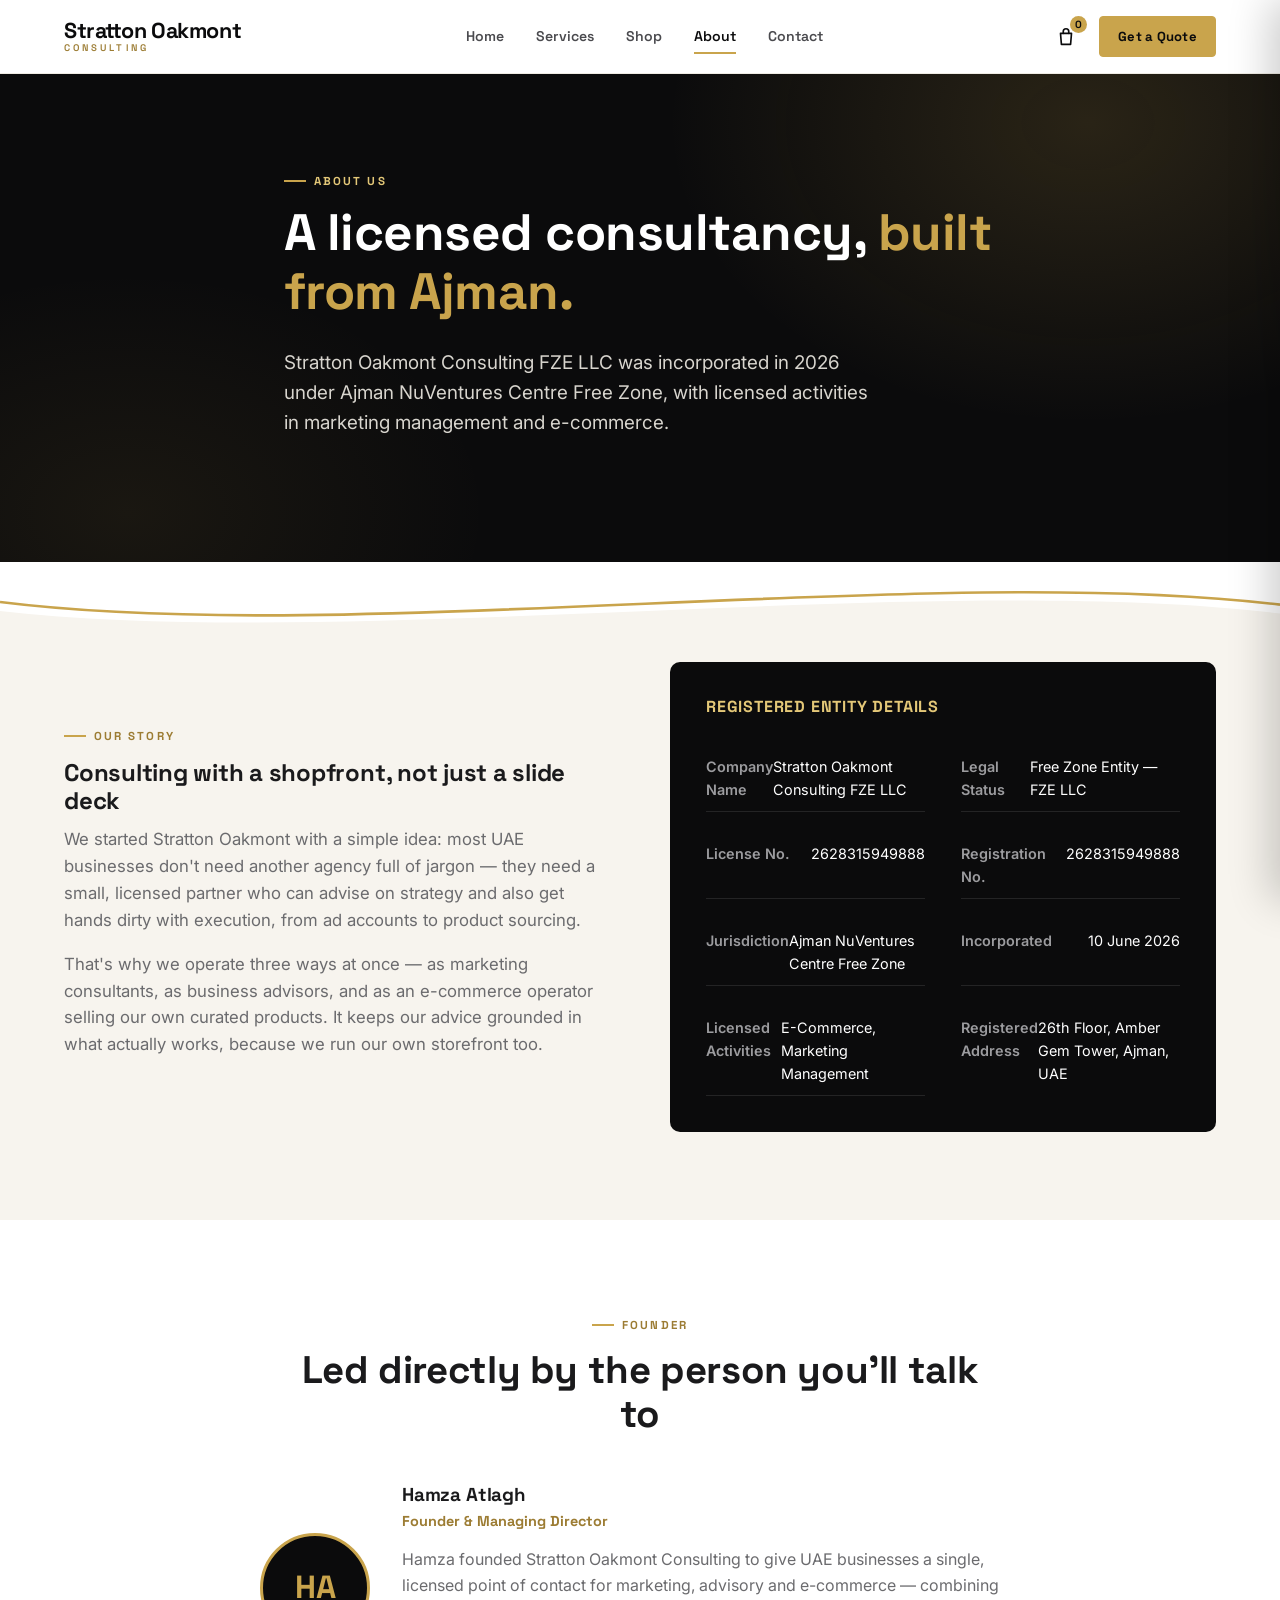
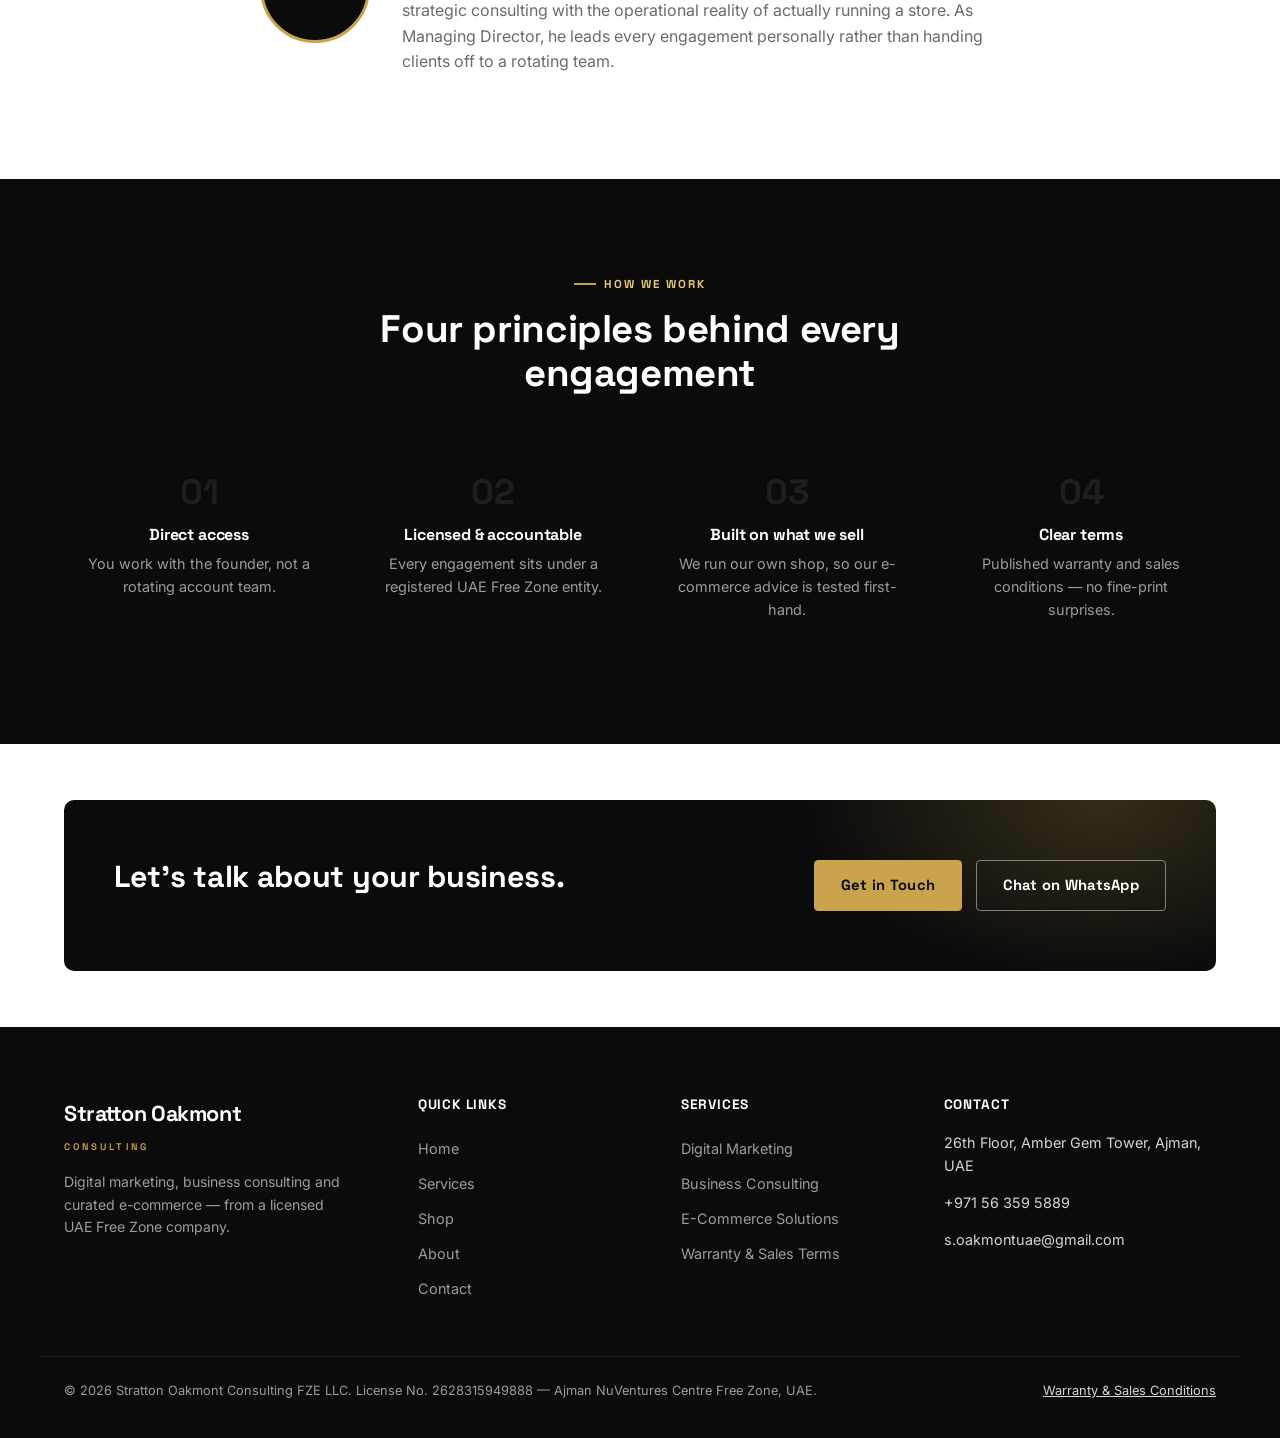
==== about.html @ ca198751 "Initial commit: Stratton Oakmont Consulting website Co-Authored-By: Claude Sonnet 5 <noreply@anthrop" ====
<!doctype html>
<html lang="en">
<head>
<meta charset="UTF-8">
<meta name="viewport" content="width=device-width, initial-scale=1.0">
<title>About Us | Stratton Oakmont Consulting</title>
<meta name="description" content="Stratton Oakmont Consulting FZE LLC — a licensed Ajman Free Zone company founded by Hamza Atlagh.">
<link rel="preconnect" href="https://fonts.googleapis.com">
<link href="https://fonts.googleapis.com/css2?family=Space+Grotesk:wght@500;600;700;800&family=Inter:wght@400;500;600;700&display=swap" rel="stylesheet">
<link rel="stylesheet" href="assets/css/style.css">
</head>
<body>

<header class="site-header">
  <div class="container header-inner">
    <a href="index.html" class="logo">
      <span class="logo-main">Stratton Oakmont</span>
      <span class="logo-sub">CONSULTING</span>
    </a>
    <nav class="main-nav" id="mainNav">
      <a href="index.html">Home</a>
      <a href="services.html">Services</a>
      <a href="shop.html">Shop</a>
      <a href="about.html">About</a>
      <a href="contact.html">Contact</a>
    </nav>
    <div class="header-actions">
      <button class="cart-btn" id="cartBtn" aria-label="Open inquiry cart">
        <svg width="22" height="22" viewBox="0 0 24 24" fill="none" stroke="currentColor" stroke-width="1.8" stroke-linecap="round" stroke-linejoin="round"><path d="M6 8h12l-1 12H7L6 8z"/><path d="M9 8V6a3 3 0 0 1 6 0v2"/></svg>
        <span class="cart-count">0</span>
      </button>
      <a href="contact.html" class="btn btn-gold btn-sm">Get a Quote</a>
      <button class="nav-toggle" id="navToggle" aria-label="Toggle menu">☰</button>
    </div>
  </div>
</header>

<section class="hero" style="padding:90px 0 90px">
  <div class="container hero-inner">
    <div class="eyebrow">About Us</div>
    <h1 style="font-size:clamp(2.1rem,4vw,3.2rem)">A licensed consultancy, <em>built from Ajman.</em></h1>
    <p class="lead">Stratton Oakmont Consulting FZE LLC was incorporated in 2026 under Ajman NuVentures Centre Free Zone, with licensed activities in marketing management and e-commerce.</p>
  </div>
</section>
<div class="wave-divider">
  <svg viewBox="0 0 1440 90" preserveAspectRatio="none" xmlns="http://www.w3.org/2000/svg">
    <path d="M0,45 C400,95 1040,0 1440,48" fill="none" stroke="#C9A44C" stroke-width="3"/>
    <path d="M0,55 C400,100 1040,10 1440,58 L1440,90 L0,90 Z" fill="#F7F4EE"/>
  </svg>
</div>

<section style="background:var(--cream);padding-top:20px">
  <div class="container two-col">
    <div>
      <div class="eyebrow">Our Story</div>
      <h2>Consulting with a shopfront, not just a slide deck</h2>
      <p style="color:var(--gray-600);font-size:1.05rem">We started Stratton Oakmont with a simple idea: most UAE businesses don't need another agency full of jargon — they need a small, licensed partner who can advise on strategy and also get hands dirty with execution, from ad accounts to product sourcing.</p>
      <p style="color:var(--gray-600);font-size:1.05rem">That's why we operate three ways at once — as marketing consultants, as business advisors, and as an e-commerce operator selling our own curated products. It keeps our advice grounded in what actually works, because we run our own storefront too.</p>
    </div>
    <div class="license-panel">
      <h3>Registered Entity Details</h3>
      <div class="license-row"><b>Company Name</b><span>Stratton Oakmont Consulting FZE LLC</span></div>
      <div class="license-row"><b>Legal Status</b><span>Free Zone Entity — FZE LLC</span></div>
      <div class="license-row"><b>License No.</b><span>2628315949888</span></div>
      <div class="license-row"><b>Registration No.</b><span>2628315949888</span></div>
      <div class="license-row"><b>Jurisdiction</b><span>Ajman NuVentures Centre Free Zone</span></div>
      <div class="license-row"><b>Incorporated</b><span>10 June 2026</span></div>
      <div class="license-row"><b>Licensed Activities</b><span>E-Commerce, Marketing Management</span></div>
      <div class="license-row" style="border-bottom:none"><b>Registered Address</b><span>26th Floor, Amber Gem Tower, Ajman, UAE</span></div>
    </div>
  </div>
</section>

<section>
  <div class="container">
    <div class="section-head center">
      <div class="eyebrow">Founder</div>
      <h2>Led directly by the person you'll talk to</h2>
    </div>
    <div class="founder-block" style="max-width:760px;margin:0 auto">
      <div class="avatar-mono">HA</div>
      <div>
        <h3 style="margin-bottom:4px">Hamza Atlagh</h3>
        <p style="color:var(--gold-dark);font-weight:700;font-family:var(--font-head);font-size:.9rem;margin-bottom:14px">Founder &amp; Managing Director</p>
        <p style="color:var(--gray-600)">Hamza founded Stratton Oakmont Consulting to give UAE businesses a single, licensed point of contact for marketing, advisory and e-commerce — combining strategic consulting with the operational reality of actually running a store. As Managing Director, he leads every engagement personally rather than handing clients off to a rotating team.</p>
      </div>
    </div>
  </div>
</section>

<section style="background:var(--black);color:var(--white)">
  <div class="container">
    <div class="section-head center">
      <div class="eyebrow" style="color:var(--gold-light)">How We Work</div>
      <h2 style="color:var(--white)">Four principles behind every engagement</h2>
    </div>
    <div class="values-grid">
      <div class="value-item">
        <span class="num" style="color:rgba(255,255,255,.08)">01</span>
        <h4 style="color:var(--white)">Direct access</h4>
        <p style="color:var(--gray-400);font-size:.9rem">You work with the founder, not a rotating account team.</p>
      </div>
      <div class="value-item">
        <span class="num" style="color:rgba(255,255,255,.08)">02</span>
        <h4 style="color:var(--white)">Licensed &amp; accountable</h4>
        <p style="color:var(--gray-400);font-size:.9rem">Every engagement sits under a registered UAE Free Zone entity.</p>
      </div>
      <div class="value-item">
        <span class="num" style="color:rgba(255,255,255,.08)">03</span>
        <h4 style="color:var(--white)">Built on what we sell</h4>
        <p style="color:var(--gray-400);font-size:.9rem">We run our own shop, so our e-commerce advice is tested first-hand.</p>
      </div>
      <div class="value-item">
        <span class="num" style="color:rgba(255,255,255,.08)">04</span>
        <h4 style="color:var(--white)">Clear terms</h4>
        <p style="color:var(--gray-400);font-size:.9rem">Published warranty and sales conditions — no fine-print surprises.</p>
      </div>
    </div>
  </div>
</section>

<section class="section-tight">
  <div class="container">
    <div class="cta-banner">
      <h2>Let's talk about your business.</h2>
      <div class="cta-actions">
        <a href="contact.html" class="btn btn-gold">Get in Touch</a>
        <a href="https://wa.me/971563595889" target="_blank" rel="noopener" class="btn btn-outline-light">Chat on WhatsApp</a>
      </div>
    </div>
  </div>
</section>

<div class="cart-overlay" id="cartOverlay"></div>
<div class="cart-drawer" id="cartDrawer">
  <div class="cart-drawer-inner">
    <div class="cart-header"><h3>Your Inquiry List</h3><button id="cartClose" aria-label="Close cart">&times;</button></div>
    <div class="cart-items" id="cartItems"></div>
    <div class="cart-footer">
      <div class="cart-total"><span>Estimated Total</span><span id="cartTotal">AED 0</span></div>
      <a href="contact.html#quote" class="btn btn-gold btn-block">Request This Quote</a>
      <button class="btn btn-outline btn-block" id="cartClear">Clear List</button>
    </div>
  </div>
</div>

<footer class="site-footer">
  <div class="container footer-grid">
    <div class="footer-brand">
      <span class="logo-main">Stratton Oakmont</span><br>
      <span class="logo-sub" style="color:var(--gold)">CONSULTING</span>
      <p>Digital marketing, business consulting and curated e-commerce — from a licensed UAE Free Zone company.</p>
    </div>
    <div class="footer-links">
      <h4>Quick Links</h4>
      <a href="index.html">Home</a>
      <a href="services.html">Services</a>
      <a href="shop.html">Shop</a>
      <a href="about.html">About</a>
      <a href="contact.html">Contact</a>
    </div>
    <div class="footer-services">
      <h4>Services</h4>
      <a href="services.html#digital-marketing">Digital Marketing</a>
      <a href="services.html#business-consulting">Business Consulting</a>
      <a href="services.html#ecommerce">E-Commerce Solutions</a>
      <a href="terms.html">Warranty &amp; Sales Terms</a>
    </div>
    <div class="footer-contact">
      <h4>Contact</h4>
      <div class="contact-line"><span>26th Floor, Amber Gem Tower, Ajman, UAE</span></div>
      <div class="contact-line"><span>+971 56 359 5889</span></div>
      <div class="contact-line"><span>s.oakmontuae@gmail.com</span></div>
    </div>
  </div>
  <div class="footer-bottom container">
    <p>© 2026 Stratton Oakmont Consulting FZE LLC. License No. 2628315949888 — Ajman NuVentures Centre Free Zone, UAE.</p>
    <a href="terms.html">Warranty &amp; Sales Conditions</a>
  </div>
</footer>

<script src="assets/js/cart.js"></script>
<script src="assets/js/main.js"></script>
</body>
</html>
---- assets/css/style.css ----
/* ============================================================
   Stratton Oakmont Consulting — Design System
   ============================================================ */

:root{
  --black: #0B0B0C;
  --black-soft: #17171A;
  --black-softer: #222226;
  --gold: #C9A44C;
  --gold-light: #E4C878;
  --gold-dark: #9C7C33;
  --cream: #F7F4EE;
  --white: #FFFFFF;
  --gray-900: #1A1A1C;
  --gray-700: #4A4A4E;
  --gray-600: #6B6B6E;
  --gray-400: #9C9C9F;
  --gray-300: #D8D5CE;
  --gray-100: #EFECE4;

  --font-head: 'Space Grotesk', 'Segoe UI', sans-serif;
  --font-body: 'Inter', 'Segoe UI', sans-serif;

  --container: 1200px;
  --radius: 4px;
  --radius-lg: 10px;
  --shadow-sm: 0 2px 10px rgba(11,11,12,0.06);
  --shadow-md: 0 10px 30px rgba(11,11,12,0.10);
  --shadow-gold: 0 8px 24px rgba(201,164,76,0.28);
}

*, *::before, *::after{ box-sizing: border-box; }
html{ scroll-behavior: smooth; }
body{
  margin:0;
  font-family: var(--font-body);
  color: var(--gray-900);
  background: var(--white);
  line-height: 1.6;
  -webkit-font-smoothing: antialiased;
}
img{ max-width:100%; display:block; }
a{ color: inherit; text-decoration:none; }
ul{ list-style:none; margin:0; padding:0; }
h1,h2,h3,h4{ font-family: var(--font-head); font-weight:700; line-height:1.15; margin:0 0 .5em; letter-spacing:-0.01em; }
p{ margin:0 0 1em; }
.container{ width:100%; max-width: var(--container); margin:0 auto; padding:0 24px; }
section{ padding: 88px 0; }
.section-tight{ padding: 56px 0; }

.eyebrow{
  display:inline-flex; align-items:center; gap:8px;
  font-family: var(--font-head); font-size:.72rem; font-weight:700;
  letter-spacing:.18em; text-transform:uppercase; color: var(--gold-dark);
  margin-bottom:14px;
}
.eyebrow::before{ content:""; width:22px; height:2px; background:var(--gold); display:inline-block; }

.section-head{ max-width:680px; margin-bottom:48px; }
.section-head.center{ margin-left:auto; margin-right:auto; text-align:center; }
.section-head h2{ font-size: clamp(1.8rem, 3vw, 2.5rem); }
.section-head p{ color: var(--gray-600); font-size:1.05rem; }

/* ---------- Buttons ---------- */
.btn{
  display:inline-flex; align-items:center; justify-content:center; gap:8px;
  font-family: var(--font-head); font-weight:700; font-size:.92rem;
  letter-spacing:.02em; padding: 13px 26px; border-radius: var(--radius);
  border: 1.5px solid transparent; cursor:pointer; transition: all .2s ease;
  white-space: nowrap;
}
.btn-gold{ background: var(--gold); color: var(--black); border-color: var(--gold); }
.btn-gold:hover{ background: var(--gold-light); border-color: var(--gold-light); transform: translateY(-1px); box-shadow: var(--shadow-gold); }
.btn-dark{ background: var(--black); color: var(--white); border-color: var(--black); }
.btn-dark:hover{ background: var(--black-soft); transform: translateY(-1px); }
.btn-outline{ background:transparent; color: var(--black); border-color: var(--black); }
.btn-outline:hover{ background: var(--black); color: var(--white); }
.btn-outline-light{ background:transparent; color: var(--white); border-color: rgba(255,255,255,.45); }
.btn-outline-light:hover{ background: var(--white); color: var(--black); border-color: var(--white); }
.btn-sm{ padding: 9px 18px; font-size:.82rem; }
.btn-block{ width:100%; }
.btn:disabled{ opacity:.55; cursor:not-allowed; transform:none !important; box-shadow:none !important; }

/* ---------- Header ---------- */
.site-header{
  position: sticky; top:0; z-index:200; background: rgba(255,255,255,.92);
  backdrop-filter: blur(10px); border-bottom:1px solid var(--gray-100);
}
.header-inner{ display:flex; align-items:center; justify-content:space-between; gap:24px; padding:16px 24px; }
.logo{ display:flex; flex-direction:column; line-height:1; }
.logo-main{ font-family: var(--font-head); font-weight:800; font-size:1.35rem; letter-spacing:-0.02em; color:var(--black); }
.logo-sub{ font-family: var(--font-head); font-weight:600; font-size:.6rem; letter-spacing:.32em; color: var(--gold-dark); margin-top:2px; }
.main-nav{ display:flex; align-items:center; gap:32px; }
.main-nav a{ font-family: var(--font-head); font-size:.88rem; font-weight:600; color: var(--gray-700); position:relative; padding:6px 0; }
.main-nav a:hover, .main-nav a.active{ color: var(--black); }
.main-nav a.active::after{ content:""; position:absolute; left:0; right:0; bottom:0; height:2px; background: var(--gold); }
.header-actions{ display:flex; align-items:center; gap:14px; }
.cart-btn{ position:relative; background:none; border:none; cursor:pointer; padding:8px; color: var(--black); display:flex; }
.cart-count{
  position:absolute; top:-2px; right:-2px; background: var(--gold); color: var(--black);
  font-family: var(--font-head); font-size:.65rem; font-weight:800; width:17px; height:17px;
  border-radius:50%; display:flex; align-items:center; justify-content:center;
}
.nav-toggle{ display:none; background:none; border:none; font-size:1.5rem; cursor:pointer; padding:4px 8px; }

/* ---------- Hero ---------- */
.hero{
  position:relative; background: var(--black); color: var(--white);
  padding: 130px 0 150px; overflow:hidden;
}
.hero::before{
  content:""; position:absolute; inset:0;
  background:
    radial-gradient(ellipse 700px 500px at 85% 10%, rgba(201,164,76,0.16), transparent 60%),
    radial-gradient(ellipse 600px 400px at 10% 90%, rgba(201,164,76,0.08), transparent 60%);
  pointer-events:none;
}
.hero-inner{ position:relative; max-width:760px; }
.hero .eyebrow{ color: var(--gold-light); }
.hero h1{ font-size: clamp(2.4rem, 5.2vw, 4.1rem); color: var(--white); }
.hero h1 em{ font-style:normal; color: var(--gold); }
.hero p.lead{ font-size:1.18rem; color: var(--gray-300); max-width:600px; margin-bottom:34px; }
.hero-cta{ display:flex; gap:16px; flex-wrap:wrap; }
.hero-stats{
  position:relative; display:flex; gap:48px; margin-top:64px; flex-wrap:wrap;
  padding-top:36px; border-top:1px solid rgba(255,255,255,.12);
}
.hero-stat b{ display:block; font-family: var(--font-head); font-size:1.6rem; color: var(--gold-light); }
.hero-stat span{ font-size:.82rem; color: var(--gray-400); }

.wave-divider{ display:block; width:100%; line-height:0; }
.wave-divider svg{ width:100%; height:auto; display:block; }

/* ---------- Trust bar ---------- */
.trust-bar{ background: var(--cream); padding: 26px 0; border-bottom:1px solid var(--gray-100); }
.trust-bar .container{ display:flex; flex-wrap:wrap; gap:28px; align-items:center; justify-content:center; }
.trust-item{ display:flex; align-items:center; gap:10px; font-family: var(--font-head); font-size:.82rem; font-weight:600; color: var(--gray-700); }
.trust-item svg{ flex-shrink:0; color: var(--gold-dark); }

/* ---------- Cards: services ---------- */
.grid-3{ display:grid; grid-template-columns: repeat(3, 1fr); gap:28px; }
.grid-2{ display:grid; grid-template-columns: repeat(2, 1fr); gap:28px; }
.service-card{
  background: var(--white); border:1px solid var(--gray-100); border-radius: var(--radius-lg);
  padding:36px 30px; transition: all .25s ease; position:relative;
}
.service-card:hover{ border-color: var(--gold); box-shadow: var(--shadow-md); transform: translateY(-4px); }
.service-icon{
  width:52px; height:52px; border-radius:12px; background: var(--black);
  display:flex; align-items:center; justify-content:center; color: var(--gold); margin-bottom:22px;
}
.service-card h3{ font-size:1.25rem; margin-bottom:10px; }
.service-card p{ color: var(--gray-600); font-size:.95rem; margin-bottom:18px; }
.service-card ul{ margin-bottom:20px; }
.service-card ul li{ display:flex; gap:10px; font-size:.88rem; color: var(--gray-700); padding:5px 0; }
.service-card ul li::before{ content:"—"; color: var(--gold-dark); flex-shrink:0; }
.service-card .link-arrow{ font-family: var(--font-head); font-weight:700; font-size:.86rem; color:var(--black); display:inline-flex; align-items:center; gap:6px; }
.service-card .link-arrow:hover{ color: var(--gold-dark); }

/* ---------- Package pricing cards ---------- */
.pkg-grid{ display:grid; grid-template-columns: repeat(3,1fr); gap:26px; align-items:stretch; }
.pkg-card{
  background: var(--white); border:1.5px solid var(--gray-100); border-radius: var(--radius-lg);
  padding:34px 28px; display:flex; flex-direction:column; position:relative; transition:all .25s ease;
}
.pkg-card:hover{ box-shadow: var(--shadow-md); transform: translateY(-3px); }
.pkg-card.featured{ border-color: var(--gold); background: var(--black); color:var(--white); }
.pkg-card.featured .pkg-desc{ color: var(--gray-300); }
.pkg-card.featured .pkg-feat li{ color: var(--gray-300); }
.pkg-card.featured .pkg-feat li::before{ color: var(--gold); }
.pkg-badge{
  position:absolute; top:-13px; left:28px; background: var(--gold); color:var(--black);
  font-family: var(--font-head); font-size:.68rem; font-weight:800; letter-spacing:.08em;
  text-transform:uppercase; padding:5px 12px; border-radius:20px;
}
.pkg-name{ font-family: var(--font-head); font-weight:700; font-size:1.1rem; margin-bottom:6px; }
.pkg-desc{ color: var(--gray-600); font-size:.86rem; margin-bottom:18px; min-height:40px; }
.pkg-price{ font-family: var(--font-head); font-weight:800; font-size:2rem; margin-bottom:2px; }
.pkg-price span{ font-size:.9rem; font-weight:600; color: var(--gray-400); }
.pkg-period{ font-size:.78rem; color: var(--gray-400); margin-bottom:22px; display:block; }
.pkg-feat{ flex:1; margin-bottom:24px; }
.pkg-feat li{ display:flex; gap:10px; font-size:.87rem; padding:7px 0; border-top:1px solid var(--gray-100); color: var(--gray-700); }
.pkg-card.featured .pkg-feat li{ border-top-color: rgba(255,255,255,.1); }
.pkg-feat li:first-child{ border-top:none; }
.pkg-feat li::before{ content:"✓"; color: var(--gold-dark); font-weight:800; flex-shrink:0; }
.pkg-actions{ display:flex; flex-direction:column; gap:10px; }

/* ---------- Shop ---------- */
.shop-toolbar{ display:flex; flex-wrap:wrap; gap:12px; justify-content:space-between; align-items:center; margin-bottom:36px; }
.filter-tabs{ display:flex; gap:8px; flex-wrap:wrap; }
.filter-tab{
  font-family: var(--font-head); font-size:.82rem; font-weight:700; padding:9px 18px;
  border:1.5px solid var(--gray-300); border-radius:30px; background:var(--white); cursor:pointer; transition: all .2s;
}
.filter-tab:hover{ border-color: var(--black); }
.filter-tab.active{ background: var(--black); border-color: var(--black); color: var(--white); }

.product-grid{ display:grid; grid-template-columns: repeat(3, 1fr); gap:28px; }
.product-card{
  border:1px solid var(--gray-100); border-radius: var(--radius-lg); overflow:hidden;
  background: var(--white); transition: all .25s ease; display:flex; flex-direction:column;
}
.product-card:hover{ box-shadow: var(--shadow-md); transform: translateY(-4px); border-color: var(--gray-300); }
.product-media{
  aspect-ratio: 4/3; background: linear-gradient(150deg, var(--black) 0%, var(--black-soft) 60%, var(--gold-dark) 150%);
  display:flex; align-items:center; justify-content:center; position:relative; overflow:hidden;
}
.product-media svg{ width:64px; height:64px; color: var(--gold-light); opacity:.9; position:relative; z-index:2; }
.product-media::after{
  content:""; position:absolute; inset:0;
  background: radial-gradient(circle at 30% 20%, rgba(228,200,120,0.25), transparent 55%);
}
.product-tag{
  position:absolute; top:12px; left:12px; z-index:3; background: var(--gold); color:var(--black);
  font-family: var(--font-head); font-size:.65rem; font-weight:800; letter-spacing:.05em; text-transform:uppercase;
  padding:4px 10px; border-radius:20px;
}
.product-body{ padding:22px; display:flex; flex-direction:column; flex:1; }
.product-cat{ font-size:.72rem; font-weight:700; letter-spacing:.1em; text-transform:uppercase; color: var(--gold-dark); margin-bottom:6px; }
.product-body h3{ font-size:1.08rem; margin-bottom:8px; }
.product-body p{ color: var(--gray-600); font-size:.87rem; margin-bottom:16px; flex:1; }
.product-price{ font-family: var(--font-head); font-weight:800; font-size:1.3rem; margin-bottom:16px; }
.product-price span{ font-size:.78rem; color: var(--gray-400); font-weight:600; }
.product-actions{ display:flex; gap:10px; flex-direction:column; }
.product-actions .btn{ width:100%; }

/* ---------- About ---------- */
.about-hero{ background: var(--cream); padding:80px 0 60px; }
.license-panel{
  background: var(--black); color: var(--white); border-radius: var(--radius-lg);
  padding:36px; display:grid; grid-template-columns: repeat(2,1fr); gap:20px 36px;
}
.license-panel h3{ grid-column: 1/-1; color: var(--gold-light); font-size:1rem; letter-spacing:.05em; text-transform:uppercase; }
.license-row{ display:flex; justify-content:space-between; border-bottom:1px solid rgba(255,255,255,.1); padding:10px 0; font-size:.9rem; }
.license-row b{ color: var(--gray-400); font-weight:600; }
.founder-block{ display:flex; gap:32px; align-items:center; }
.avatar-mono{
  width:110px; height:110px; border-radius:50%; background: var(--black); color: var(--gold);
  display:flex; align-items:center; justify-content:center; font-family: var(--font-head);
  font-weight:800; font-size:2rem; flex-shrink:0; border:3px solid var(--gold);
}
.values-grid{ display:grid; grid-template-columns: repeat(4,1fr); gap:24px; }
.value-item{ text-align:center; padding:20px; }
.value-item .num{ font-family: var(--font-head); font-weight:800; font-size:2.2rem; color: var(--gray-100); display:block; margin-bottom:6px; }

/* ---------- CTA banner ---------- */
.cta-banner{
  background: var(--black); color: var(--white); border-radius: var(--radius-lg);
  padding:60px 50px; display:flex; align-items:center; justify-content:space-between;
  gap:30px; flex-wrap:wrap; position:relative; overflow:hidden;
}
.cta-banner::before{
  content:""; position:absolute; inset:0;
  background: radial-gradient(ellipse 500px 300px at 90% 0%, rgba(201,164,76,0.22), transparent 60%);
}
.cta-banner h2{ color:var(--white); font-size:1.9rem; max-width:480px; position:relative; }
.cta-banner .cta-actions{ position:relative; display:flex; gap:14px; flex-wrap:wrap; }

/* ---------- Contact ---------- */
.contact-grid{ display:grid; grid-template-columns: 1fr 1.3fr; gap:48px; }
.contact-info-card{ background: var(--cream); border-radius: var(--radius-lg); padding:34px; }
.contact-line{ display:flex; gap:14px; padding:16px 0; border-bottom:1px solid var(--gray-300); }
.contact-line:last-of-type{ border-bottom:none; }
.contact-line .ic{ width:38px; height:38px; border-radius:9px; background: var(--black); color: var(--gold); display:flex; align-items:center; justify-content:center; flex-shrink:0; }
.contact-line b{ display:block; font-family: var(--font-head); font-size:.82rem; text-transform:uppercase; letter-spacing:.05em; color: var(--gray-700); margin-bottom:2px; }
.map-embed{ border-radius: var(--radius-lg); overflow:hidden; margin-top:22px; border:1px solid var(--gray-300); }
.map-embed iframe{ width:100%; height:220px; border:0; display:block; }

.form-field{ margin-bottom:18px; }
.form-field label{ display:block; font-family: var(--font-head); font-size:.82rem; font-weight:700; margin-bottom:7px; }
.form-field input, .form-field select, .form-field textarea{
  width:100%; padding:13px 14px; border:1.5px solid var(--gray-300); border-radius: var(--radius);
  font-family: var(--font-body); font-size:.95rem; background: var(--white); transition: border-color .2s;
}
.form-field input:focus, .form-field select:focus, .form-field textarea:focus{ outline:none; border-color: var(--gold); }
.form-row{ display:grid; grid-template-columns:1fr 1fr; gap:18px; }
.quote-summary{ background: var(--cream); border-radius: var(--radius); padding:16px 18px; margin-bottom:20px; font-size:.88rem; }
.quote-summary.empty{ color: var(--gray-600); font-style:italic; }
.quote-summary ul{ margin-top:8px; }
.quote-summary li{ display:flex; justify-content:space-between; padding:4px 0; }
.honey{ position:absolute; left:-9999px; }

/* ---------- Cart drawer ---------- */
.cart-overlay{ position:fixed; inset:0; background: rgba(11,11,12,.55); z-index:400; opacity:0; visibility:hidden; transition: all .25s ease; }
.cart-overlay.open{ opacity:1; visibility:visible; }
.cart-drawer{
  position:fixed; top:0; right:0; height:100vh; width:400px; max-width:92vw; background: var(--white);
  z-index:401; transform: translateX(100%); transition: transform .3s ease; display:flex; flex-direction:column;
  box-shadow: -10px 0 40px rgba(0,0,0,.2);
}
.cart-drawer.open{ transform: translateX(0); }
.cart-drawer-inner{ display:flex; flex-direction:column; height:100%; }
.cart-header{ display:flex; justify-content:space-between; align-items:center; padding:22px 24px; border-bottom:1px solid var(--gray-100); }
.cart-header h3{ margin:0; font-size:1.1rem; }
.cart-header button{ background:none; border:none; font-size:1.6rem; cursor:pointer; line-height:1; color:var(--gray-600); }
.cart-items{ flex:1; overflow-y:auto; padding:10px 24px; }
.cart-item{ display:flex; justify-content:space-between; gap:10px; padding:16px 0; border-bottom:1px solid var(--gray-100); }
.cart-item-name{ font-weight:600; font-size:.92rem; margin-bottom:2px; }
.cart-item-meta{ font-size:.8rem; color: var(--gray-600); }
.cart-item-remove{ background:none; border:none; color: var(--gray-400); cursor:pointer; font-size:.85rem; text-decoration:underline; padding:0; }
.cart-empty{ text-align:center; color: var(--gray-600); padding:60px 20px; font-size:.9rem; }
.cart-footer{ padding:22px 24px; border-top:1px solid var(--gray-100); }
.cart-total{ display:flex; justify-content:space-between; font-family: var(--font-head); font-weight:700; margin-bottom:16px; }
.cart-footer .btn{ margin-bottom:10px; }

/* ---------- Footer ---------- */
.site-footer{ background: var(--black); color: var(--gray-300); padding-top:70px; }
.footer-grid{ display:grid; grid-template-columns: 1.4fr 1fr 1fr 1.2fr; gap:36px; padding-bottom:50px; border-bottom:1px solid rgba(255,255,255,.08); }
.footer-brand .logo-main{ color: var(--white); }
.footer-brand p{ color: var(--gray-400); font-size:.88rem; margin-top:14px; max-width:280px; }
.site-footer h4{ font-family: var(--font-head); color: var(--white); font-size:.85rem; letter-spacing:.06em; text-transform:uppercase; margin-bottom:18px; }
.site-footer .footer-links a, .site-footer .footer-services a{ display:block; color: var(--gray-400); font-size:.9rem; padding:6px 0; transition: color .2s; }
.site-footer .footer-links a:hover, .site-footer .footer-services a:hover{ color: var(--gold-light); }
.footer-contact .contact-line{ border:none; padding:0 0 14px; }
.footer-contact .ic{ background: rgba(255,255,255,.08); }
.footer-contact b{ color: var(--gray-400); }
.footer-contact span, .footer-contact div{ color: var(--gray-300); font-size:.9rem; }
.footer-bottom{ display:flex; justify-content:space-between; flex-wrap:wrap; gap:10px; padding:24px; font-size:.8rem; color: var(--gray-400); }
.footer-bottom a{ color: var(--gray-300); text-decoration:underline; }

/* ---------- Misc ---------- */
.badge-row{ display:flex; gap:10px; flex-wrap:wrap; margin-top:18px; }
.badge{ display:inline-flex; align-items:center; gap:6px; font-size:.76rem; font-weight:700; padding:6px 12px; border-radius:20px; background: var(--gray-100); color: var(--gray-700); }
.divider-wave{ position:relative; height:60px; margin-top:-1px; }
.text-center{ text-align:center; }
.mt-40{ margin-top:40px; }
.two-col{ display:grid; grid-template-columns: 1fr 1fr; gap:60px; align-items:center; }

/* ---------- Responsive ---------- */
@media (max-width: 980px){
  .grid-3, .pkg-grid, .product-grid{ grid-template-columns: repeat(2,1fr); }
  .footer-grid{ grid-template-columns: 1fr 1fr; }
  .contact-grid{ grid-template-columns: 1fr; }
  .values-grid{ grid-template-columns: repeat(2,1fr); }
  .two-col{ grid-template-columns:1fr; gap:30px; }
  .license-panel{ grid-template-columns:1fr; }
}
@media (max-width: 720px){
  .main-nav{
    position:fixed; top:69px; left:0; right:0; background: var(--white); flex-direction:column;
    align-items:flex-start; padding:20px 24px; gap:4px; border-bottom:1px solid var(--gray-100);
    transform: translateY(-150%); transition: transform .25s ease; z-index:150;
  }
  .main-nav.open{ transform: translateY(0); }
  .main-nav a{ width:100%; padding:12px 0; }
  .nav-toggle{ display:block; }
  .grid-3, .pkg-grid, .product-grid, .grid-2, .form-row, .values-grid{ grid-template-columns: 1fr; }
  section{ padding:60px 0; }
  .cta-banner{ padding:40px 26px; flex-direction:column; align-items:flex-start; }
  .founder-block{ flex-direction:column; text-align:center; }
  .header-actions .btn{ display:none; }
}
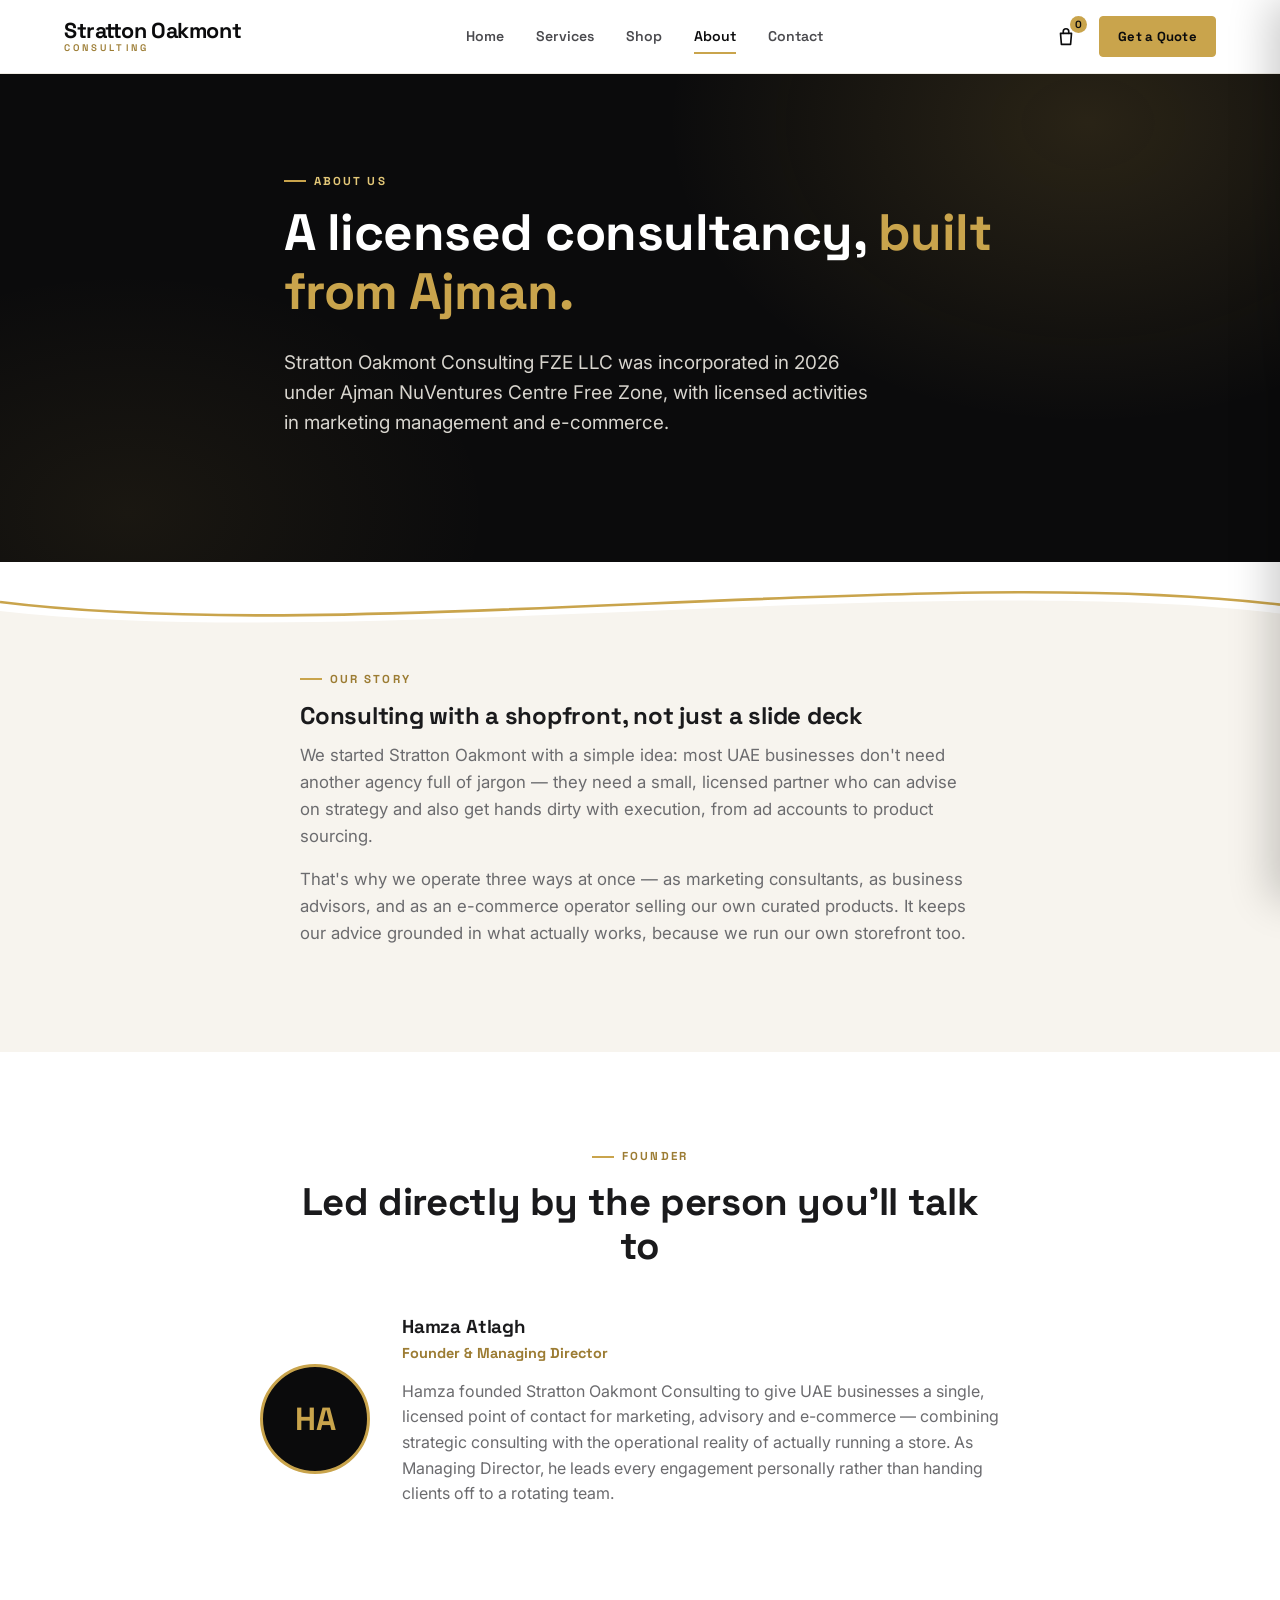
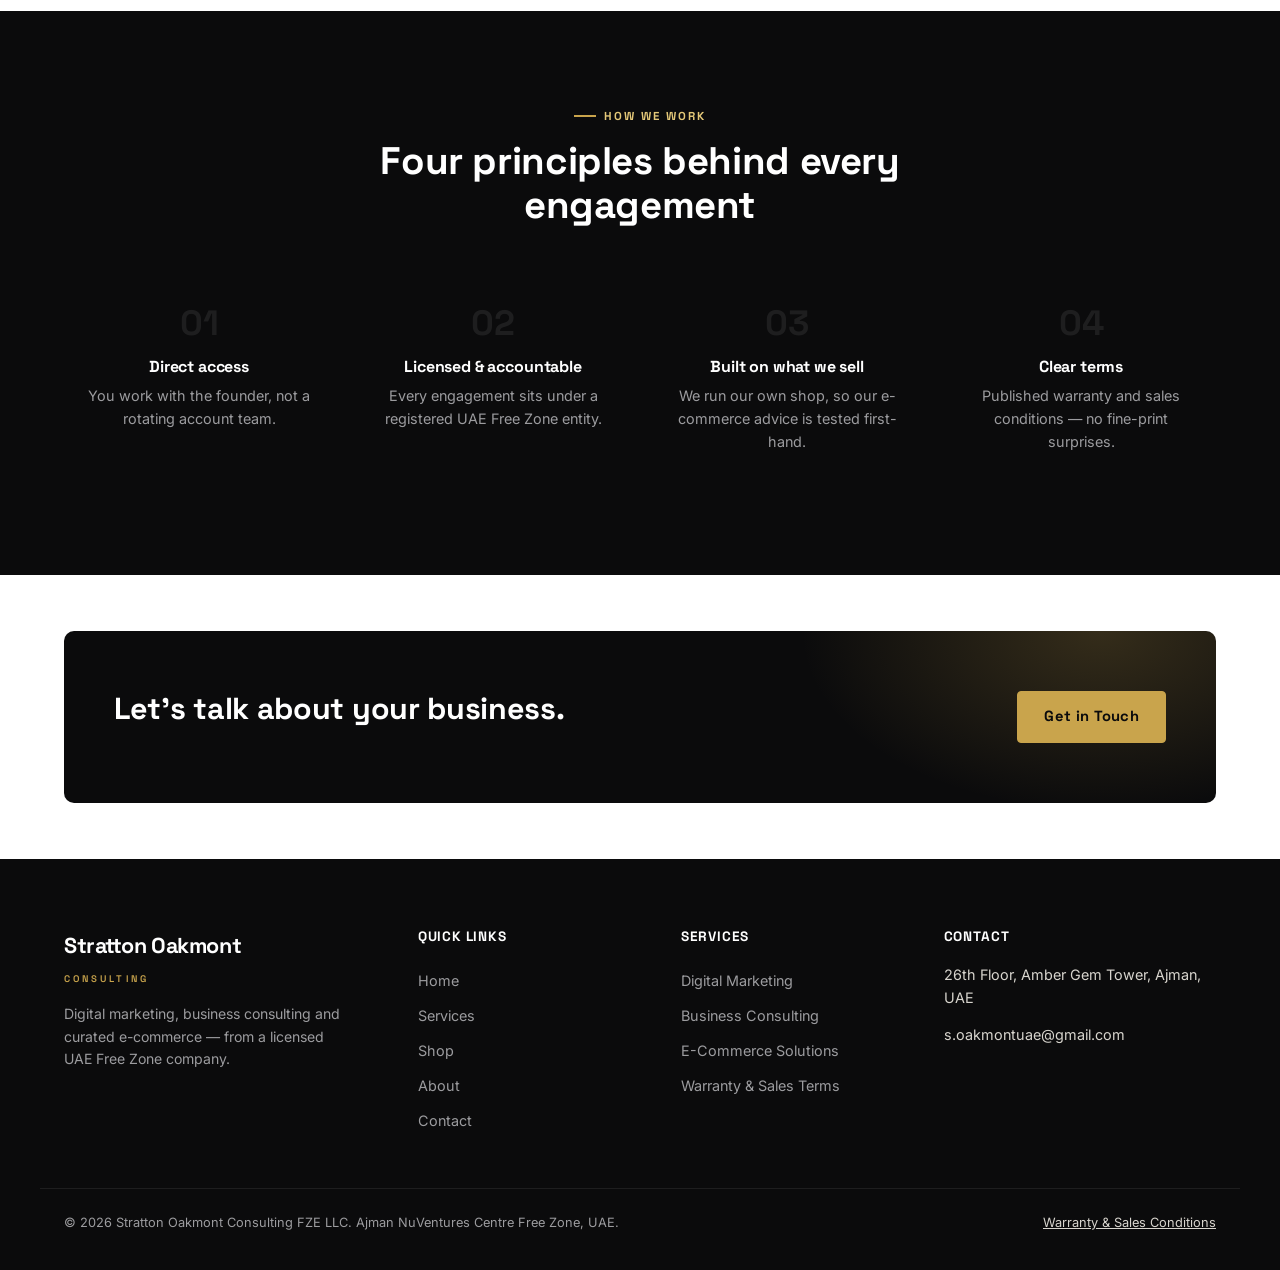
==== commit a63504e1: "Remove phone number and license/registration details from public pages Co-Authored-By: Claude Sonnet" ====
--- a/about.html
+++ b/about.html
@@ -50,23 +50,12 @@
 </div>
 
 <section style="background:var(--cream);padding-top:20px">
-  <div class="container two-col">
-    <div>
+  <div class="container">
+    <div style="max-width:680px;margin:0 auto">
       <div class="eyebrow">Our Story</div>
       <h2>Consulting with a shopfront, not just a slide deck</h2>
       <p style="color:var(--gray-600);font-size:1.05rem">We started Stratton Oakmont with a simple idea: most UAE businesses don't need another agency full of jargon — they need a small, licensed partner who can advise on strategy and also get hands dirty with execution, from ad accounts to product sourcing.</p>
       <p style="color:var(--gray-600);font-size:1.05rem">That's why we operate three ways at once — as marketing consultants, as business advisors, and as an e-commerce operator selling our own curated products. It keeps our advice grounded in what actually works, because we run our own storefront too.</p>
-    </div>
-    <div class="license-panel">
-      <h3>Registered Entity Details</h3>
-      <div class="license-row"><b>Company Name</b><span>Stratton Oakmont Consulting FZE LLC</span></div>
-      <div class="license-row"><b>Legal Status</b><span>Free Zone Entity — FZE LLC</span></div>
-      <div class="license-row"><b>License No.</b><span>2628315949888</span></div>
-      <div class="license-row"><b>Registration No.</b><span>2628315949888</span></div>
-      <div class="license-row"><b>Jurisdiction</b><span>Ajman NuVentures Centre Free Zone</span></div>
-      <div class="license-row"><b>Incorporated</b><span>10 June 2026</span></div>
-      <div class="license-row"><b>Licensed Activities</b><span>E-Commerce, Marketing Management</span></div>
-      <div class="license-row" style="border-bottom:none"><b>Registered Address</b><span>26th Floor, Amber Gem Tower, Ajman, UAE</span></div>
     </div>
   </div>
 </section>
@@ -125,7 +114,6 @@
       <h2>Let's talk about your business.</h2>
       <div class="cta-actions">
         <a href="contact.html" class="btn btn-gold">Get in Touch</a>
-        <a href="https://wa.me/971563595889" target="_blank" rel="noopener" class="btn btn-outline-light">Chat on WhatsApp</a>
       </div>
     </div>
   </div>
@@ -169,12 +157,11 @@
     <div class="footer-contact">
       <h4>Contact</h4>
       <div class="contact-line"><span>26th Floor, Amber Gem Tower, Ajman, UAE</span></div>
-      <div class="contact-line"><span>+971 56 359 5889</span></div>
       <div class="contact-line"><span>s.oakmontuae@gmail.com</span></div>
     </div>
   </div>
   <div class="footer-bottom container">
-    <p>© 2026 Stratton Oakmont Consulting FZE LLC. License No. 2628315949888 — Ajman NuVentures Centre Free Zone, UAE.</p>
+    <p>© 2026 Stratton Oakmont Consulting FZE LLC. Ajman NuVentures Centre Free Zone, UAE.</p>
     <a href="terms.html">Warranty &amp; Sales Conditions</a>
   </div>
 </footer>
